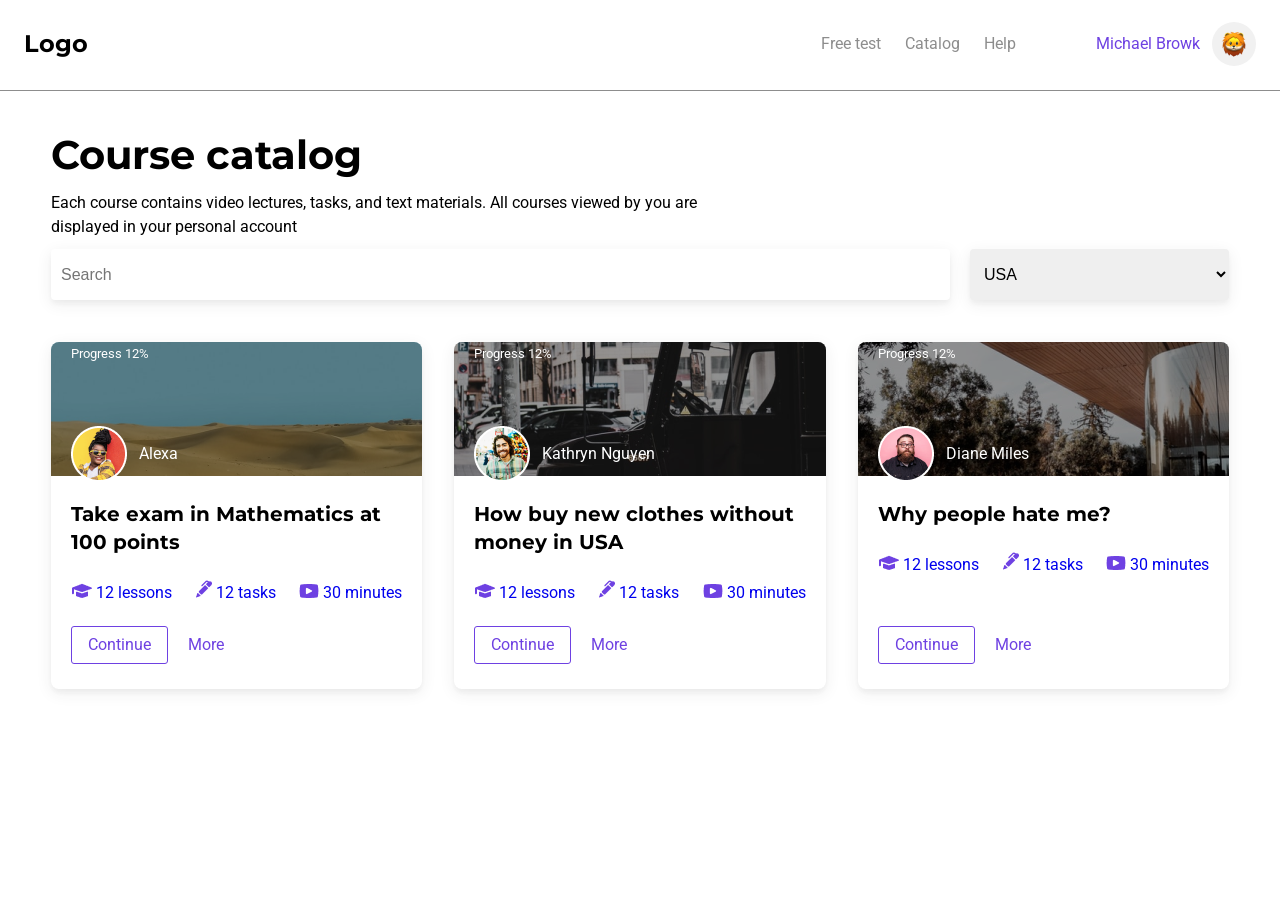
==== index.html @ 409a7778 "Add files via upload" ====
<!DOCTYPE html>
<html lang="en">
<head>
    <meta charset="UTF-8">
    <meta http-equiv="X-UA-Compatible" content="IE=edge">
    <meta name="viewport" content="width=device-width, initial-scale=1.0">
    <title>Document</title>
    <link rel="stylesheet" href="style/reset.css">
    <link rel="stylesheet" href="style/style.css">
</head>
<body>
    <header>
        <div class="header__logo">Logo</div>
        <div class="header__body">
            <nav class="header__navigation">
                <ul>
                    <li>
                        <a href="#">Free test</a>
                    </li>
                    <li>
                        <a href="#">Catalog</a>
                    </li>
                    <li>
                        <a href="#">Help</a>
                    </li>
                </ul>
            </nav>
            <div class="header__user">
                <a href="#">Michael Browk</a>
                <div class="name">
                    <img class="user_avatar" src="img/leo.png" alt="">
                </div>
            </div>
        </div>
        <div class="adaptive_menu">
            <div class="burger">
                <div class="line"></div>
            </div>
            <div class="burger_menu">
                <ul>
                    <li>
                        <a href="#">Free test</a>
                    </li>
                    <li>
                        <a href="#">Catalog</a>
                    </li>
                    <li>
                        <a href="#">Help</a>
                    </li>
                </ul>
                <div class="header__user">
                    <a href="#">Michael Browk</a>
                    <div class="name">
                        <img class="user_avatar" src="img/leo.png" alt="">
                    </div>
                </div>
                <!-- <button id="close">close</button> -->
            </div>
        </div>
        
    </header>
    <section class="catalog">
        <h1 class="catalog__heading">Course catalog</h1>
        <div class="catalog__paragraph">Each course contains video lectures, tasks, and text materials. All courses viewed by you are <br> displayed in your personal account</div>
        <div class="catalog__enter_inf">
            <input type="text" name="search" class="search" placeholder="Search">
            <select name="country" id="country" placeholder="your country">
                <option value="USA">USA</option>
                <option value="Ukraine">Ukraine</option>
            </select>
        </div>
        
        <div class="catalog__block">
            <div class="catalog__card">
                <div class="card__head background_one">
                    <div class="progress">Progress 12%</div>
                    <div class="ava"><img src="img/ava_black_woman.png" alt=""> <span>Alexa</span></div>
                </div>
                <h2 class="catalog__card_heading">Take exam in Mathematics at 100 points</h2>
                <div class="catalog__info">
                    <div class="user_activity">
                        <a href="#"><img src="icon/Union.png" alt=""> 12 lessons</a> 
                        <a href="#"><img src="icon/pen.png" alt=""> 12 tasks</a>
                        <a href="#"><img src="icon/yt.png" alt=""> 30 minutes</a>
                    </div>
    
                    <div class="buttons">
                        <button class="but__cont">Continue</button>
                        <a href="#" class="link__more">More</a>
                    </div>
                </div>
            </div>
            <div class="catalog__card">
                <div class="card__head background_two">
                    <div class="progress">Progress 12%</div>
                    <div class="ava"><img src="img/man.png" alt=""> <span>Kathryn Nguyen</span></div>
                </div>
                <h2 class="catalog__card_heading">How buy new clothes without money in USA</h2>
                <div class="catalog__info">
                    <div class="user_activity">
                        <a href="#"><img src="icon/Union.png" alt=""> 12 lessons</a> 
                        <a href="#"><img src="icon/pen.png" alt=""> 12 tasks</a>
                        <a href="#"><img src="icon/yt.png" alt=""> 30 minutes</a>
                    </div>
                        
    
                    <div class="buttons">
                        <button class="but__cont">Continue</button>
                        <a href="#" class="link__more">More</a>
                    </div>
                </div>
            </div>
            <div class="catalog__card">
                <div class="card__head background_three">
                    <div class="progress">Progress 12%</div>
                    <div class="ava"><img src="img/manis.png" alt=""> <span>Diane Miles</span></div>
                </div>
                <h2 class="catalog__card_heading">Why people hate me?</h2>
                <div class="catalog__info">
                    <div class="user_activity">
                        <a href="#"><img src="icon/Union.png" alt=""> 12 lessons</a> 
                        <a href="#"><img src="icon/pen.png" alt=""> 12 tasks</a>
                        <a href="#"><img src="icon/yt.png" alt=""> 30 minutes</a>
                    </div>
                    <div class="buttons">
                        <button class="but__cont">Continue</button>
                        <a href="#" class="link__more">More</a>
                    </div>
                </div>
            </div>
        </div>
    </section>
    <script>
        const burg_menu = document.querySelector('.adaptive_menu');
        const close_menu = document.querySelector('#close');

        burg_menu.onclick = function(){
            document.querySelector('.burger_menu').style.display = "block";
        }
        close_menu.onclick = function() {
            // document.querySelector('.adaptive_menu').parentNode.removeChild('document.querySelector('.burger_menu')');
        }
    </script>
</body>
</html>
---- style/style.css ----
@import url('https://fonts.googleapis.com/css2?family=Montserrat:wght@600;700&family=Roboto:ital,wght@0,300;0,500;1,400&display=swap');
/* font-family: 'Montserrat', sans-serif;
font-family: 'Roboto', sans-serif; */

.adaptive_menu{
    display: none;
    position: relative;
}

.burger{
    display: none;
    margin: 15px 20px 0 0;
    position: relative;
}



.burger .line{
    width: 44px;
    height: 3px;
    background-color: #000;
    position: relative;
}

.burger .line::before{
    content: '';
    position: absolute;
    width: 44px;
    height: 3px;
    background-color: #000;
    top: -15px;
    left: 0;
}
.burger .line::after{
    content: '';
    position: absolute;
    width: 44px;
    height: 3px;
    background-color: #000;
    top: 15px;
    left: 0;
}

.burger_menu{
    width: 161px;
    padding: 12px;
    background-color: #f1f1f1;
    position: absolute;
    top: 55px;
    right: 22px;
    display: none;
}
.burger_menu ul li{
    border-bottom: 1px dotted #6E41E2;   
    padding: 12px 0; 
}
.burger_menu ul li a{
    padding: 12px 0;
}
.burger_menu .header__user{
    flex-direction: row-reverse;
    padding: 8px;
    padding-left: 0px;
    padding-bottom: 0px;
}

.burger_menu .header__user .name{
    width: 34px;
    height: 34px;
    margin-left: 0;
    margin-right: 9px;
}

.burger_menu .header__user .name{
    background-color: #6E41E2;
}

.burger:hover{
    cursor: pointer;
}
/* .adaptive_menu:active .burger_menu{
    display: block;
} */

header{
    padding: 22px 0 24px;
    width: 100%;
    background-color: #FFFFFF;
    display: flex;
    flex-direction: row;
    justify-content: space-between;
    border-bottom: 1px solid rgba(17, 17, 17, 0.48);
    font-family: 'Roboto', sans-serif; 
}

.header__logo{
    font-family: Montserrat;
    font-style: normal;
    font-weight: 700;
    font-size: 24px;
    line-height: 32px;
    display: flex;
    align-items: center;
    padding-left: 24px;
}

.header__body{
    display: flex;
    justify-content: space-between;
    padding-right: 24px;
}

.header__navigation{
    margin-right: 56px;
    display: flex;
    align-items: center;
}

.header__navigation ul{
    display: flex;
    
}

.header__navigation ul li a{
    color: rgb(17,17,17,0.48);
    position: relative
}

.header__navigation ul li a:hover{
    color: rgba(17,17,17,1);

}

.header__navigation ul li a:hover::before{
    content: '';
    position: absolute;
    width: 100%;
    height: 2px;
    background-color: #6E41E2;
    bottom: -37px;
}

.header__user{
    display: flex;
    align-items: center;
    flex-direction: row;
}

.header__user a{
    color: #6E41E2;

}
.name{
    display: flex;
    width: 44px;
    height: 44px;
    background-color: #F1F1F1;
    justify-content: center;
    align-items: center;
    border-radius: 50%;
    margin-left: 12px;
}

.header__navigation ul li{
    margin-right: 24px;
    align-items: baseline;
}

.catalog{
    margin: 40px 51px;
}

.catalog__heading{
    font-family: Montserrat;
    font-style: normal;
    font-weight: bold;
    font-size: 40px;
    line-height: 48px;
}

.catalog__paragraph{
    font-family: Roboto;
    font-style: normal;
    font-weight: 400;
    font-size: 16px;
    line-height: 24px;
    /* width: 724px; */
    padding-top: 12px;
}

.catalog__enter_inf{
    display: flex;
}

.search, #country{
    padding: 16px 10px;
    margin: 10px 0; 
    border: none;
    border-radius: 4px;
    font-size: 16px;
    box-shadow: 0px 4px 4px rgba(51, 51, 51, 0.04), 0px 4px 16px rgba(51, 51, 51, 0.08);
}

.search{
    min-width: 170px;
    max-width: 965px;
    flex-grow: 1;
}

#country{
    width: 259px;
    margin-left: 20px; 
}

.catalog__block{
    display: flex;
}

.catalog__card{
    font-family: "Roboto", sans-serif;
    border-radius: 8px;
    width: 400px;
    height: 347px;
    box-shadow: 0px 4px 4px rgba(51, 51, 51, 0.04), 0px 4px 16px rgba(51, 51, 51, 0.08);
    overflow: hidden;
    margin: 32px 16px;
    position: relative;
}


.catalog__card:last-child{
    margin-right: 0;
}

.catalog__card:first-child{
    margin-left: 0;
}
.card__head{
    width: 400px;
    height: 134px;
    /* position: absolute; */
}

.background_one{
    background: url('../img/wasteland.png');
}

.background_two{
    background: url('../img/car.png');

    
}

.background_three{
    background: url('../img/forest.png');
}

.background_one, .background_two, .background_three{
    position: relative;
}

.background_one::before, .background_two::before, .background_three::before{
    position: absolute;
    content: '';
    background-color: rgba(0, 0, 0, .4 );
    top: 0;
    right: 0;
    bottom: 0;
    left: 0;
}

.card__head .progress{
    color: #ffffff;
    /* width: 100%; */
    position: absolute;
    font-style: normal;
    font-weight: normal;
    font-size: 13px;
    line-height: 20px; 
    padding: 2px 20px;
}
.card__head .progress::before{
    content: '';
    background-color: #27AE60;
    width: 46px;
    height:24px;
    position: relative;
    top: 0;
    left: 0;
}
.card__head .ava{
    position: relative;
    left: 20px;
    bottom: -84px;
    color: #ffffff;
    font-family: 'Roboto', sans-serif;
    display: flex;
    flex-direction: row;
    align-items: center;
}
.card__head .ava span{
    padding-left: 12px;
}

.catalog__card_heading{
    font-family: Montserrat;
    font-style: normal;
    font-weight: bold;
    font-size: 20px;
    line-height: 28px;
    padding: 24px 20px;
}

.catalog__info{
    padding: 0 20px;
}
.catalog__info ul{
    color: #6E41E2;
    display: flex;
    width: 100%;
    justify-content: space-between
}

.catalog__info ul li{
    color: #6E41E2;
}

.user_activity{
    display: flex;
    flex-direction: row;
    justify-content: space-between;
    align-items: baseline;
}

.buttons {
    margin: 38px 0;
    position: absolute;
    /* left: 15px; */
    bottom: -13px;
}

.buttons .but__cont{
    color: #6E41E2;
    background-color: #fff;
    border: 1px solid #6E41E2;
    border-radius: 3px;
    padding: 6px 16px;
    font-family: Roboto;
    font-style: normal;
    font-weight: normal;
    font-size: 16px;
    line-height: 24px;
}

.buttons .link__more{
    color: #6E41E2;
    font-family: Roboto;
    font-style: normal;
    font-weight: normal;
    font-size: 16px;
    line-height: 24px;
    margin: 0 16px;
}

@media(max-width: 1366px){
    .search{
        /* min-width: 800px; */
    }
    
}

@media(max-width: 1249px){
    .catalog__block{
        flex-direction: column;
        align-items: center;
        justify-content: center;
        margin: 0;
        padding: 0;
    }

    .catalog__block .catalog__card{
        margin: 16px 0;
    }
}

@media(max-width: 645px){
    .header__body{
        display: none;
    }
    .adaptive_menu{
        display: block;
    }
    .burger{
        display: block;
    }
}
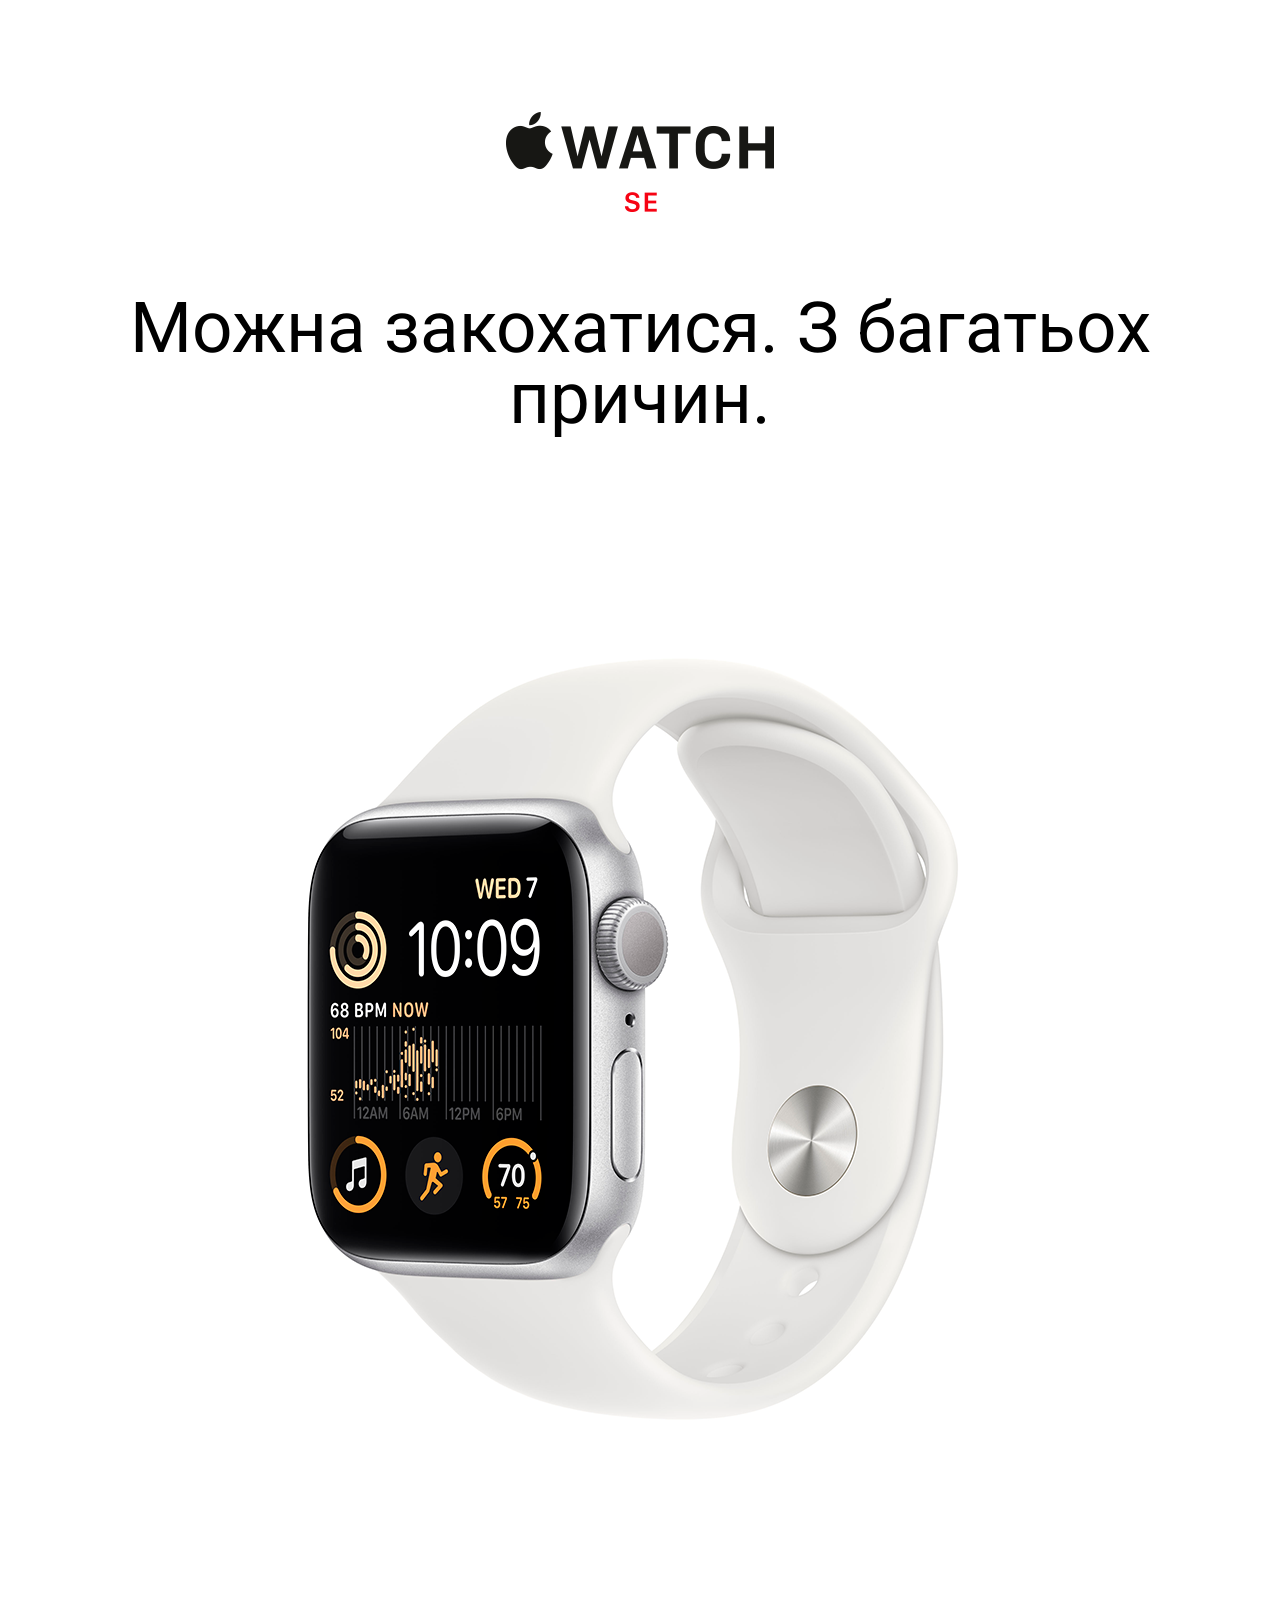
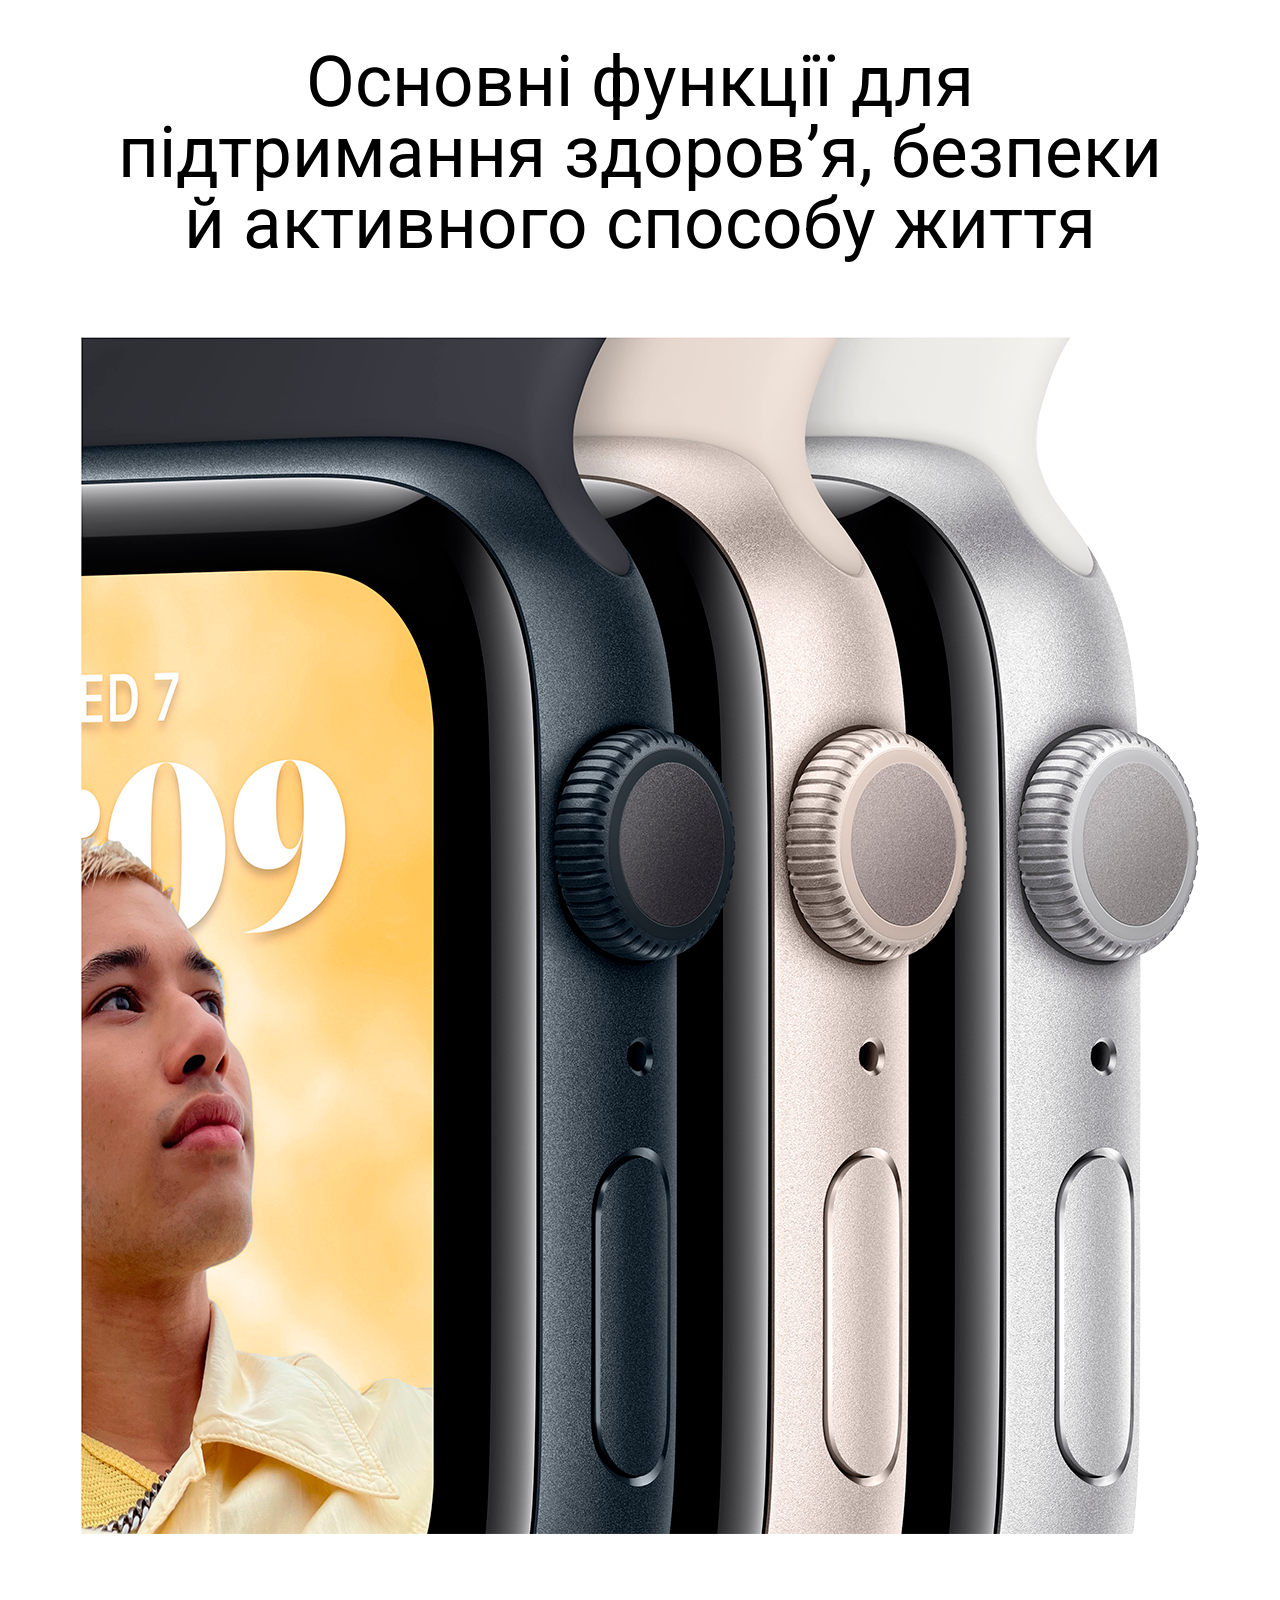
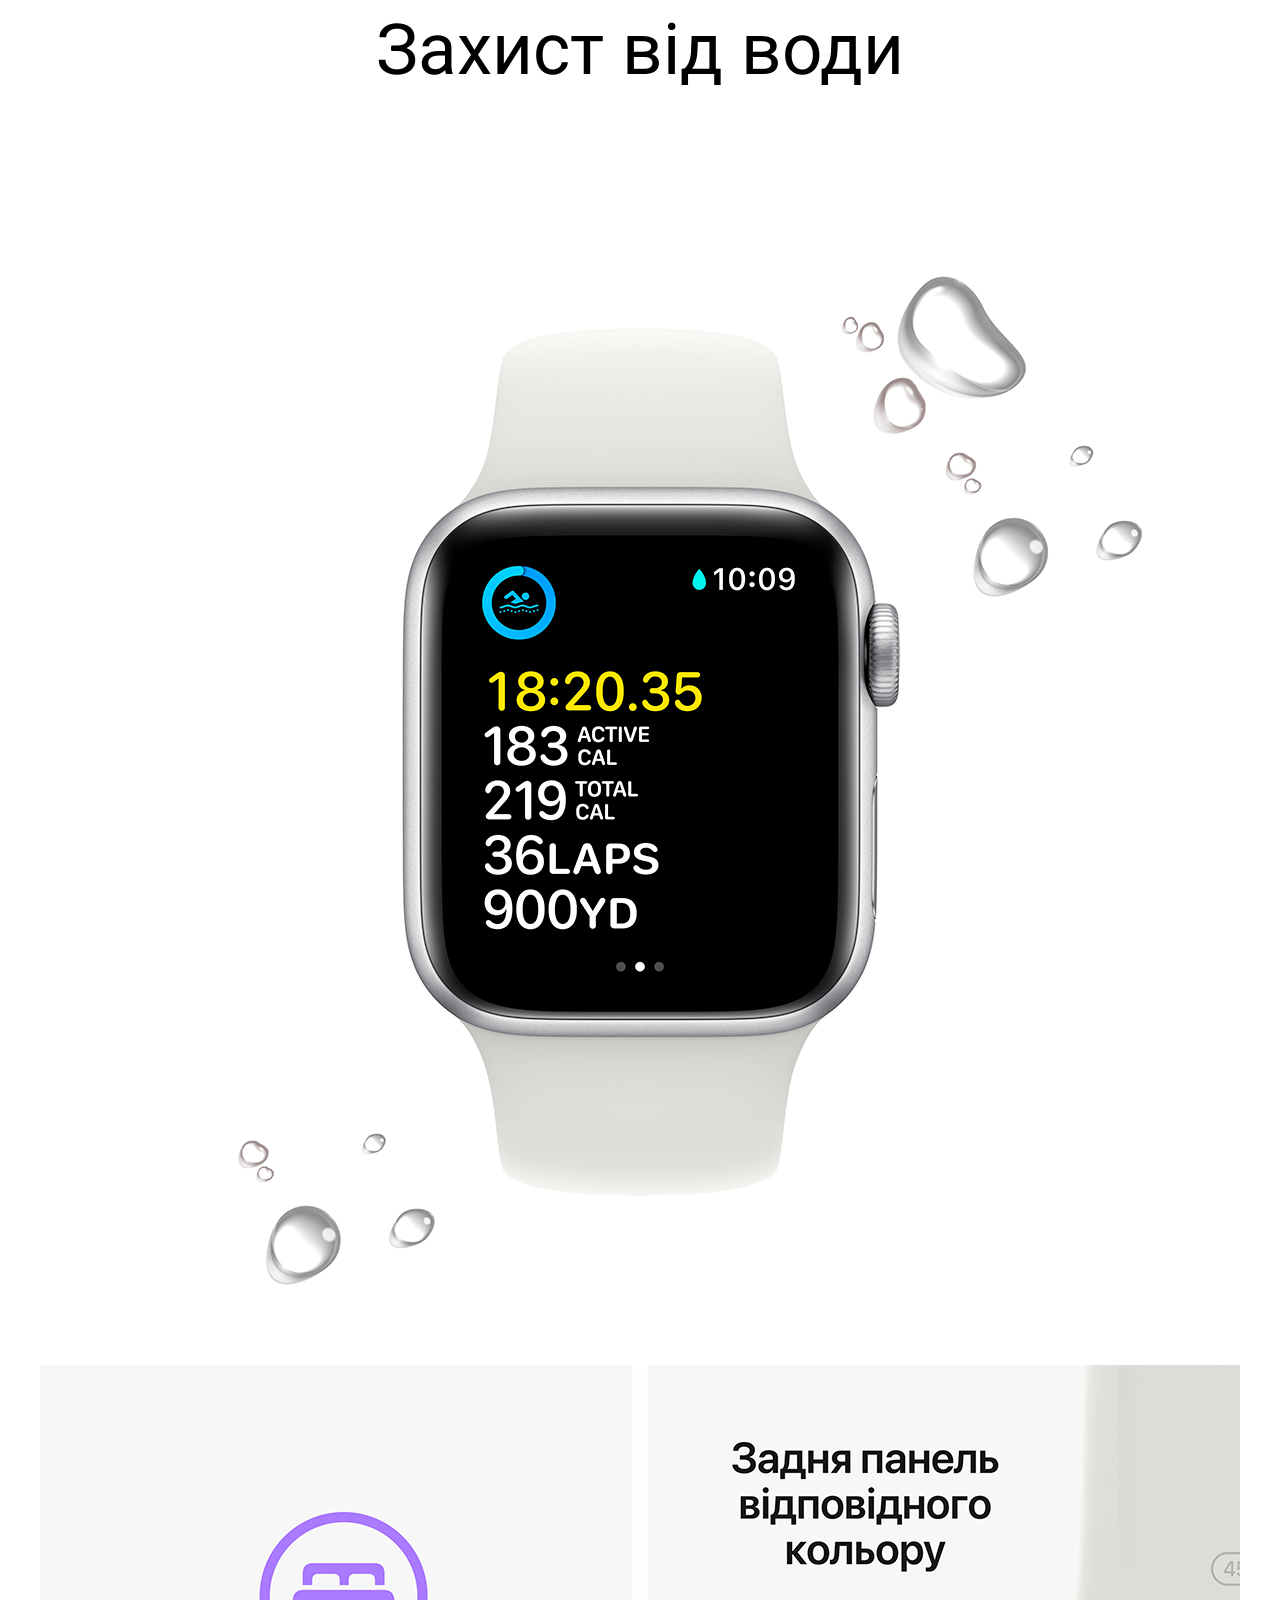
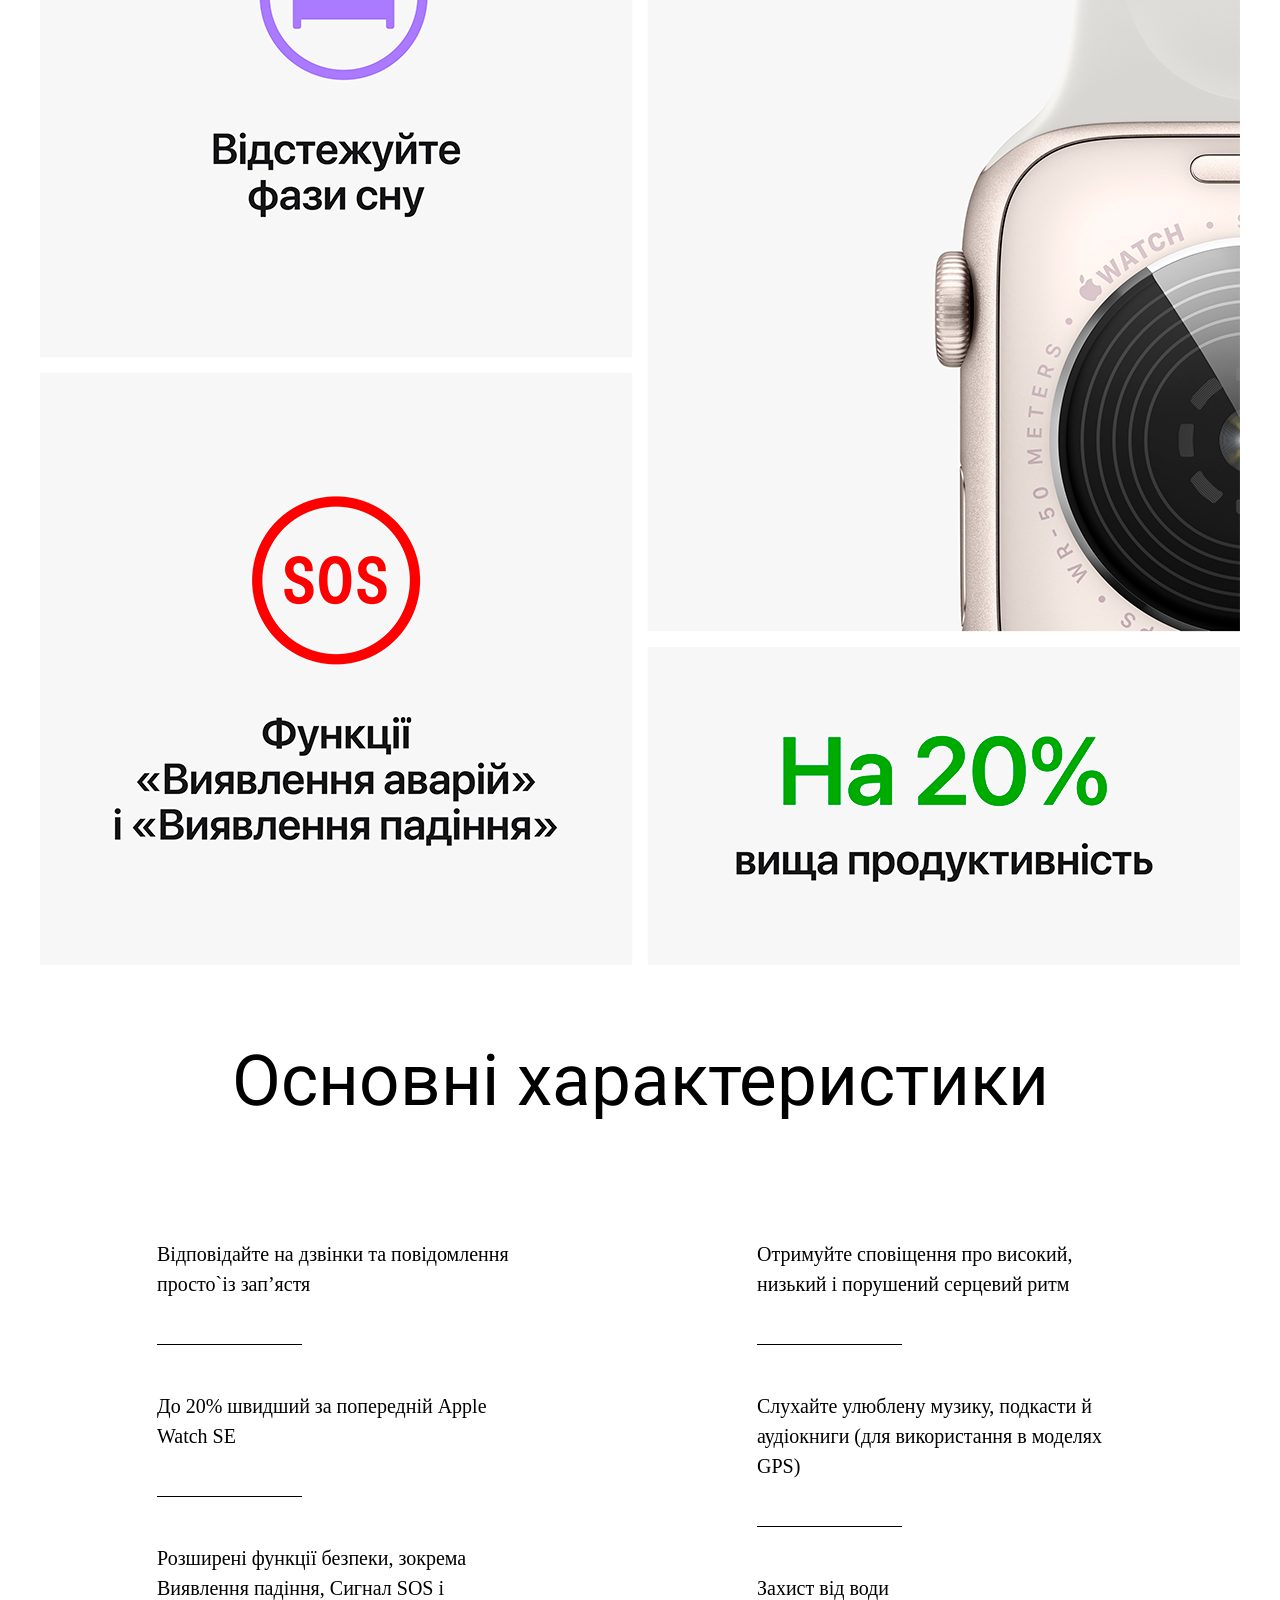
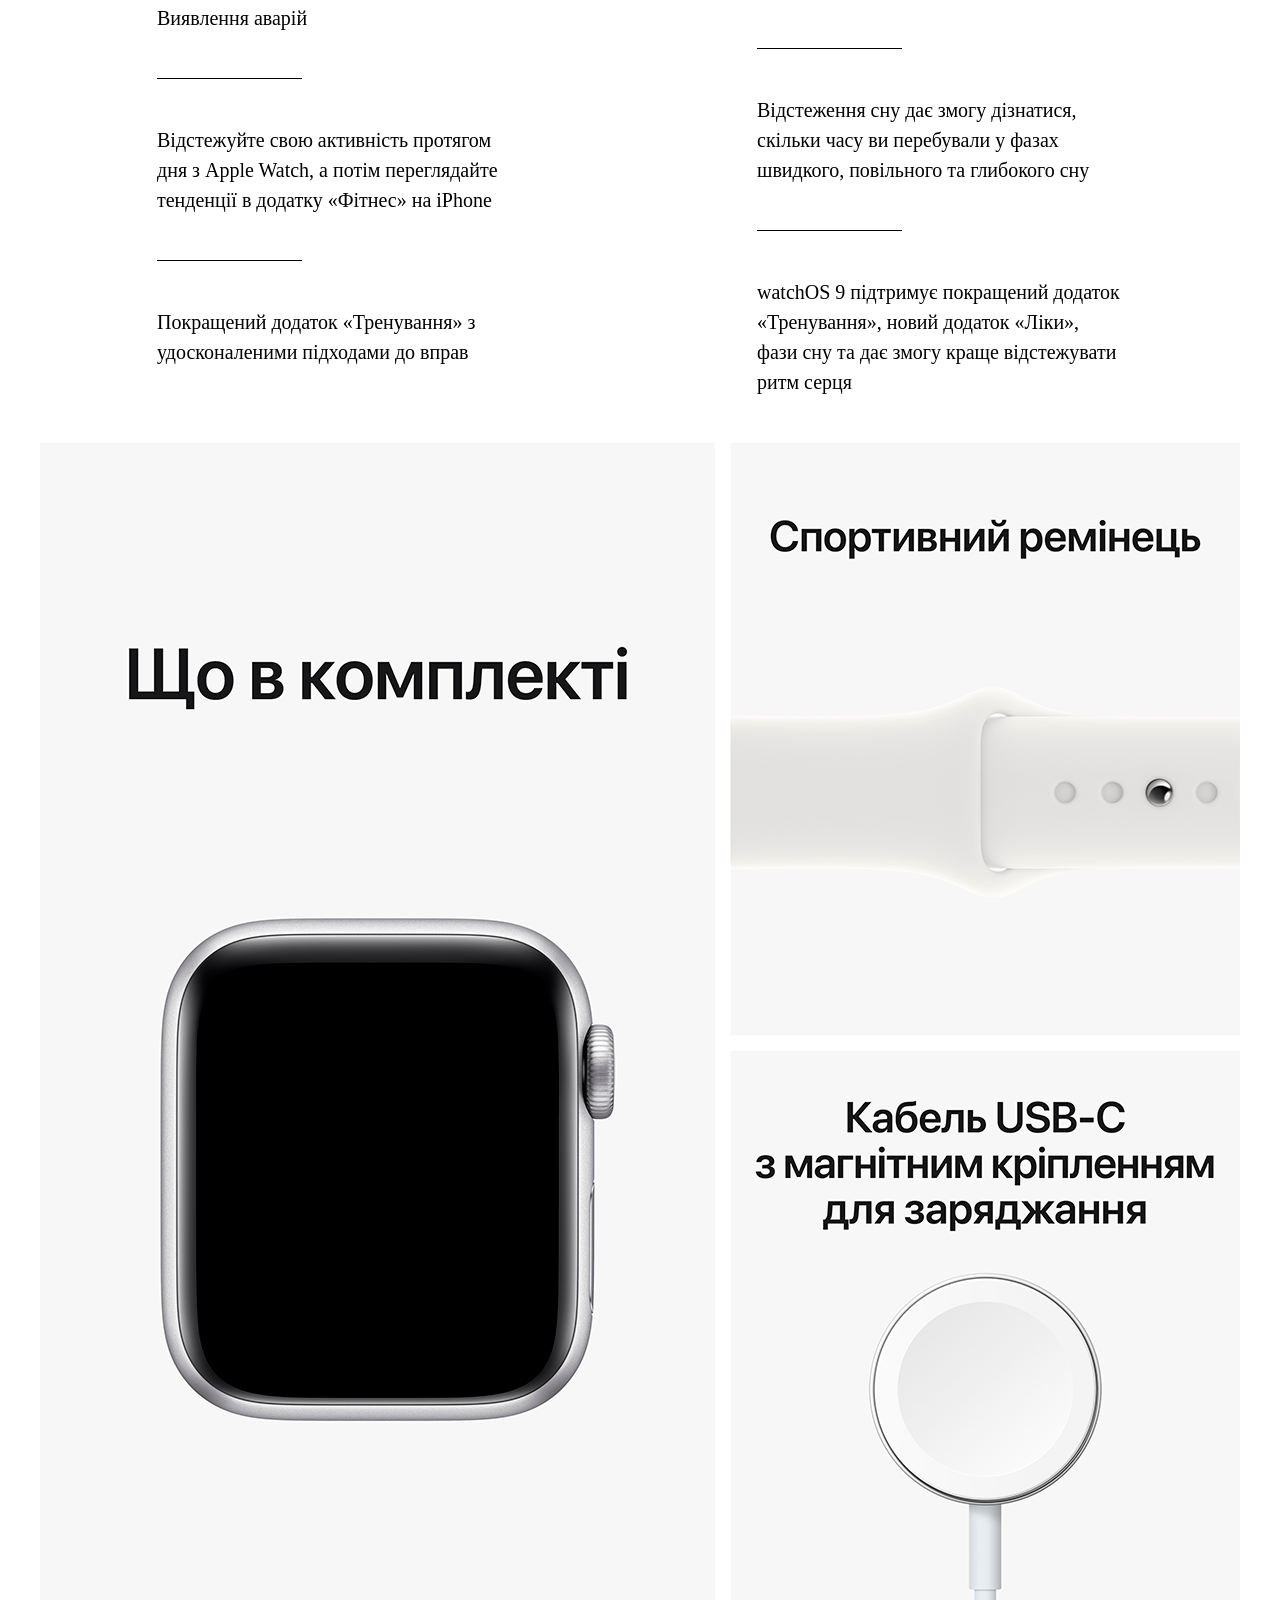
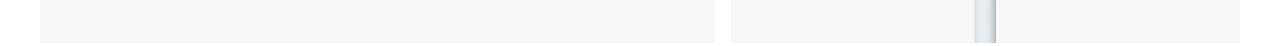
==== commit c00c11ef: "Add files via upload" ====
--- a/index.html
+++ b/index.html
@@ -4,142 +4,64 @@
     <meta charset="UTF-8">
     <meta http-equiv="X-UA-Compatible" content="IE=edge">
     <meta name="viewport" content="width=device-width, initial-scale=1.0">
-    <title>Document</title>
+    <title>Apple UA</title>
     <link rel="stylesheet" href="style/reset.css">
     <link rel="stylesheet" href="style/style.css">
 </head>
 <body>
-    <header>
-        <div class="header__logo">Logo</div>
-        <div class="header__body">
-            <nav class="header__navigation">
-                <ul>
-                    <li>
-                        <a href="#">Free test</a>
-                    </li>
-                    <li>
-                        <a href="#">Catalog</a>
-                    </li>
-                    <li>
-                        <a href="#">Help</a>
-                    </li>
-                </ul>
-            </nav>
-            <div class="header__user">
-                <a href="#">Michael Browk</a>
-                <div class="name">
-                    <img class="user_avatar" src="img/leo.png" alt="">
-                </div>
+    <section class="start">
+        <div class="container">
+            <div class="logo">
+                <img src="./image/Apple_Watch_SE_Cellular_Logo_Black_CMYK__USEN.png" alt="">
             </div>
+            <div class="title">Можна закохатися. З багатьох причин. </div>
+            <img class="watch" src="./image/RUKZ_WatchSE_GPS_Q422_40mm_Silver_Aluminum_White_Sport_Band_PDP_Image_Position-1.png" alt="">
         </div>
-        <div class="adaptive_menu">
-            <div class="burger">
-                <div class="line"></div>
-            </div>
-            <div class="burger_menu">
-                <ul>
-                    <li>
-                        <a href="#">Free test</a>
-                    </li>
-                    <li>
-                        <a href="#">Catalog</a>
-                    </li>
-                    <li>
-                        <a href="#">Help</a>
-                    </li>
-                </ul>
-                <div class="header__user">
-                    <a href="#">Michael Browk</a>
-                    <div class="name">
-                        <img class="user_avatar" src="img/leo.png" alt="">
-                    </div>
-                </div>
-                <!-- <button id="close">close</button> -->
-            </div>
+    </section>
+    <section>
+        <div class="container">
+            <div class="title">Основні функції для підтримання здоров’я, безпеки й активного способу життя</div>
+            <img src="./image/layer1.png" alt="">
         </div>
         
-    </header>
-    <section class="catalog">
-        <h1 class="catalog__heading">Course catalog</h1>
-        <div class="catalog__paragraph">Each course contains video lectures, tasks, and text materials. All courses viewed by you are <br> displayed in your personal account</div>
-        <div class="catalog__enter_inf">
-            <input type="text" name="search" class="search" placeholder="Search">
-            <select name="country" id="country" placeholder="your country">
-                <option value="USA">USA</option>
-                <option value="Ukraine">Ukraine</option>
-            </select>
-        </div>
-        
-        <div class="catalog__block">
-            <div class="catalog__card">
-                <div class="card__head background_one">
-                    <div class="progress">Progress 12%</div>
-                    <div class="ava"><img src="img/ava_black_woman.png" alt=""> <span>Alexa</span></div>
-                </div>
-                <h2 class="catalog__card_heading">Take exam in Mathematics at 100 points</h2>
-                <div class="catalog__info">
-                    <div class="user_activity">
-                        <a href="#"><img src="icon/Union.png" alt=""> 12 lessons</a> 
-                        <a href="#"><img src="icon/pen.png" alt=""> 12 tasks</a>
-                        <a href="#"><img src="icon/yt.png" alt=""> 30 minutes</a>
-                    </div>
-    
-                    <div class="buttons">
-                        <button class="but__cont">Continue</button>
-                        <a href="#" class="link__more">More</a>
-                    </div>
-                </div>
-            </div>
-            <div class="catalog__card">
-                <div class="card__head background_two">
-                    <div class="progress">Progress 12%</div>
-                    <div class="ava"><img src="img/man.png" alt=""> <span>Kathryn Nguyen</span></div>
-                </div>
-                <h2 class="catalog__card_heading">How buy new clothes without money in USA</h2>
-                <div class="catalog__info">
-                    <div class="user_activity">
-                        <a href="#"><img src="icon/Union.png" alt=""> 12 lessons</a> 
-                        <a href="#"><img src="icon/pen.png" alt=""> 12 tasks</a>
-                        <a href="#"><img src="icon/yt.png" alt=""> 30 minutes</a>
-                    </div>
-                        
-    
-                    <div class="buttons">
-                        <button class="but__cont">Continue</button>
-                        <a href="#" class="link__more">More</a>
-                    </div>
-                </div>
-            </div>
-            <div class="catalog__card">
-                <div class="card__head background_three">
-                    <div class="progress">Progress 12%</div>
-                    <div class="ava"><img src="img/manis.png" alt=""> <span>Diane Miles</span></div>
-                </div>
-                <h2 class="catalog__card_heading">Why people hate me?</h2>
-                <div class="catalog__info">
-                    <div class="user_activity">
-                        <a href="#"><img src="icon/Union.png" alt=""> 12 lessons</a> 
-                        <a href="#"><img src="icon/pen.png" alt=""> 12 tasks</a>
-                        <a href="#"><img src="icon/yt.png" alt=""> 30 minutes</a>
-                    </div>
-                    <div class="buttons">
-                        <button class="but__cont">Continue</button>
-                        <a href="#" class="link__more">More</a>
-                    </div>
-                </div>
-            </div>
+    </section>
+    <section>
+        <div class="container">
+            <div class="title">Захист від води</div>
+            <img src="./image/RUKZ_WatchSE_GPS_Q422_40mm_Silver_Aluminum_White_Sport_Band_PDP_Image_Position-4.png" alt="">
         </div>
     </section>
-    <script>
-        const burg_menu = document.querySelector('.adaptive_menu');
-        const close_menu = document.querySelector('#close');
-
-        burg_menu.onclick = function(){
-            document.querySelector('.burger_menu').style.display = "block";
-        }
-        close_menu.onclick = function() {
-            // document.querySelector('.adaptive_menu').parentNode.removeChild('document.querySelector('.burger_menu')');
-        }
-    </script>
+    <section>
+        <div class="container">
+            <img src="./image/UAUA_WatchSE_GPS_Q422_40mm_Silver_Aluminum_White_Sport_Band_PDP_Image_Position-7.png" alt="">
+        </div>
+    </section>
+    <section>
+        <div class="container">
+            <div class="title">Основні характеристики</div>
+            <div class="flex">
+                <ul class="list">
+                    <li>Відповідайте на дзвінки та повідомлення просто`із зап’ястя</li>
+                    <li>До 20% швидший за попередній Apple Watch SE</li>
+                    <li>Розширені функції безпеки, зокрема Виявлення падіння, Сигнал SOS і Виявлення аварій</li>
+                    <li>Відстежуйте свою активність протягом дня з Apple Watch, а потім переглядайте тенденції в додатку «Фітнес» на iPhone</li>
+                    <li>Покращений додаток «Тренування» з удосконаленими підходами до вправ</li>
+                </ul>
+                <ul class="list">
+                    <li>Отримуйте сповіщення про високий, низький і порушений серцевий ритм</li>
+                    <li>Слухайте улюблену музику, подкасти й аудіокниги (для використання в моделях GPS)</li>
+                    <li>Захист від води</li>
+                    <li>Відстеження сну дає змогу дізнатися, скільки часу ви перебували у фазах швидкого, повільного та глибокого сну</li>
+                    <li>watchOS 9 підтримує покращений додаток «Тренування», новий додаток «Ліки», фази сну та дає змогу краще відстежувати ритм серця</li>
+                </ul>
+            </div>
+            
+        </div>
+    </section>
+    <section>
+        <div class="container">
+            <img src="./image/UAUA_WatchSE_GPS_Q422_40mm_Silver_Aluminum_White_Sport_Band_PDP_Image_Position-8.png" alt="">
+        </div>
+    </section>
 </body>
 </html>
--- a/style/style.css
+++ b/style/style.css
@@ -1,396 +1,59 @@
-@import url('https://fonts.googleapis.com/css2?family=Montserrat:wght@600;700&family=Roboto:ital,wght@0,300;0,500;1,400&display=swap');
-/* font-family: 'Montserrat', sans-serif;
-font-family: 'Roboto', sans-serif; */
+@import url('https://fonts.googleapis.com/css2?family=Roboto:wght@400;500&display=swap');
 
-.adaptive_menu{
-    display: none;
+*{
+    box-sizing: border-box;
+}
+
+.flex{
+    display: flex;
+    justify-content: space-around;
+}
+
+.container{
+    width: 1200px;
+    margin: 0 auto;
+    text-align: center;
+}
+
+.start{
+    padding-top: 112px;
+}
+
+.title{
+    font-family: 'Roboto';
+    font-size: 71.3333px;
+    padding: 77px;
+}
+
+.list{
+    width: 366px;
+    font-size: 25.2291px;
+    line-height: 30px;
+    text-align: left;
+}
+
+.list li{
+    padding: 46px 0 46px 0;
     position: relative;
 }
 
-.burger{
-    display: none;
-    margin: 15px 20px 0 0;
-    position: relative;
-}
-
-
-
-.burger .line{
-    width: 44px;
-    height: 3px;
-    background-color: #000;
-    position: relative;
-}
-
-.burger .line::before{
+.list li:before{
     content: '';
     position: absolute;
-    width: 44px;
-    height: 3px;
+    width: 145px;
+    height: 1px;
     background-color: #000;
-    top: -15px;
-    left: 0;
-}
-.burger .line::after{
-    content: '';
-    position: absolute;
-    width: 44px;
-    height: 3px;
-    background-color: #000;
-    top: 15px;
-    left: 0;
-}
-
-.burger_menu{
-    width: 161px;
-    padding: 12px;
-    background-color: #f1f1f1;
-    position: absolute;
-    top: 55px;
-    right: 22px;
-    display: none;
-}
-.burger_menu ul li{
-    border-bottom: 1px dotted #6E41E2;   
-    padding: 12px 0; 
-}
-.burger_menu ul li a{
-    padding: 12px 0;
-}
-.burger_menu .header__user{
-    flex-direction: row-reverse;
-    padding: 8px;
-    padding-left: 0px;
-    padding-bottom: 0px;
-}
-
-.burger_menu .header__user .name{
-    width: 34px;
-    height: 34px;
-    margin-left: 0;
-    margin-right: 9px;
-}
-
-.burger_menu .header__user .name{
-    background-color: #6E41E2;
-}
-
-.burger:hover{
-    cursor: pointer;
-}
-/* .adaptive_menu:active .burger_menu{
-    display: block;
-} */
-
-header{
-    padding: 22px 0 24px;
-    width: 100%;
-    background-color: #FFFFFF;
-    display: flex;
-    flex-direction: row;
-    justify-content: space-between;
-    border-bottom: 1px solid rgba(17, 17, 17, 0.48);
-    font-family: 'Roboto', sans-serif; 
-}
-
-.header__logo{
-    font-family: Montserrat;
-    font-style: normal;
-    font-weight: 700;
-    font-size: 24px;
-    line-height: 32px;
-    display: flex;
-    align-items: center;
-    padding-left: 24px;
-}
-
-.header__body{
-    display: flex;
-    justify-content: space-between;
-    padding-right: 24px;
-}
-
-.header__navigation{
-    margin-right: 56px;
-    display: flex;
-    align-items: center;
-}
-
-.header__navigation ul{
-    display: flex;
-    
-}
-
-.header__navigation ul li a{
-    color: rgb(17,17,17,0.48);
-    position: relative
-}
-
-.header__navigation ul li a:hover{
-    color: rgba(17,17,17,1);
-
-}
-
-.header__navigation ul li a:hover::before{
-    content: '';
-    position: absolute;
-    width: 100%;
-    height: 2px;
-    background-color: #6E41E2;
-    bottom: -37px;
-}
-
-.header__user{
-    display: flex;
-    align-items: center;
-    flex-direction: row;
-}
-
-.header__user a{
-    color: #6E41E2;
-
-}
-.name{
-    display: flex;
-    width: 44px;
-    height: 44px;
-    background-color: #F1F1F1;
-    justify-content: center;
-    align-items: center;
-    border-radius: 50%;
-    margin-left: 12px;
-}
-
-.header__navigation ul li{
-    margin-right: 24px;
-    align-items: baseline;
-}
-
-.catalog{
-    margin: 40px 51px;
-}
-
-.catalog__heading{
-    font-family: Montserrat;
-    font-style: normal;
-    font-weight: bold;
-    font-size: 40px;
-    line-height: 48px;
-}
-
-.catalog__paragraph{
-    font-family: Roboto;
-    font-style: normal;
-    font-weight: 400;
-    font-size: 16px;
-    line-height: 24px;
-    /* width: 724px; */
-    padding-top: 12px;
-}
-
-.catalog__enter_inf{
-    display: flex;
-}
-
-.search, #country{
-    padding: 16px 10px;
-    margin: 10px 0; 
-    border: none;
-    border-radius: 4px;
-    font-size: 16px;
-    box-shadow: 0px 4px 4px rgba(51, 51, 51, 0.04), 0px 4px 16px rgba(51, 51, 51, 0.08);
-}
-
-.search{
-    min-width: 170px;
-    max-width: 965px;
-    flex-grow: 1;
-}
-
-#country{
-    width: 259px;
-    margin-left: 20px; 
-}
-
-.catalog__block{
-    display: flex;
-}
-
-.catalog__card{
-    font-family: "Roboto", sans-serif;
-    border-radius: 8px;
-    width: 400px;
-    height: 347px;
-    box-shadow: 0px 4px 4px rgba(51, 51, 51, 0.04), 0px 4px 16px rgba(51, 51, 51, 0.08);
-    overflow: hidden;
-    margin: 32px 16px;
-    position: relative;
-}
-
-
-.catalog__card:last-child{
-    margin-right: 0;
-}
-
-.catalog__card:first-child{
-    margin-left: 0;
-}
-.card__head{
-    width: 400px;
-    height: 134px;
-    /* position: absolute; */
-}
-
-.background_one{
-    background: url('../img/wasteland.png');
-}
-
-.background_two{
-    background: url('../img/car.png');
-
-    
-}
-
-.background_three{
-    background: url('../img/forest.png');
-}
-
-.background_one, .background_two, .background_three{
-    position: relative;
-}
-
-.background_one::before, .background_two::before, .background_three::before{
-    position: absolute;
-    content: '';
-    background-color: rgba(0, 0, 0, .4 );
-    top: 0;
-    right: 0;
     bottom: 0;
     left: 0;
 }
 
-.card__head .progress{
-    color: #ffffff;
-    /* width: 100%; */
-    position: absolute;
-    font-style: normal;
-    font-weight: normal;
-    font-size: 13px;
-    line-height: 20px; 
-    padding: 2px 20px;
-}
-.card__head .progress::before{
-    content: '';
-    background-color: #27AE60;
-    width: 46px;
-    height:24px;
-    position: relative;
-    top: 0;
-    left: 0;
-}
-.card__head .ava{
-    position: relative;
-    left: 20px;
-    bottom: -84px;
-    color: #ffffff;
-    font-family: 'Roboto', sans-serif;
-    display: flex;
-    flex-direction: row;
-    align-items: center;
-}
-.card__head .ava span{
-    padding-left: 12px;
+.list li:last-child:before{
+    display: none;
 }
 
-.catalog__card_heading{
-    font-family: Montserrat;
-    font-style: normal;
-    font-weight: bold;
-    font-size: 20px;
-    line-height: 28px;
-    padding: 24px 20px;
-}
-
-.catalog__info{
-    padding: 0 20px;
-}
-.catalog__info ul{
-    color: #6E41E2;
-    display: flex;
-    width: 100%;
-    justify-content: space-between
-}
-
-.catalog__info ul li{
-    color: #6E41E2;
-}
-
-.user_activity{
-    display: flex;
-    flex-direction: row;
-    justify-content: space-between;
-    align-items: baseline;
-}
-
-.buttons {
-    margin: 38px 0;
-    position: absolute;
-    /* left: 15px; */
-    bottom: -13px;
-}
-
-.buttons .but__cont{
-    color: #6E41E2;
-    background-color: #fff;
-    border: 1px solid #6E41E2;
-    border-radius: 3px;
-    padding: 6px 16px;
-    font-family: Roboto;
-    font-style: normal;
-    font-weight: normal;
-    font-size: 16px;
-    line-height: 24px;
-}
-
-.buttons .link__more{
-    color: #6E41E2;
-    font-family: Roboto;
-    font-style: normal;
-    font-weight: normal;
-    font-size: 16px;
-    line-height: 24px;
-    margin: 0 16px;
-}
-
-@media(max-width: 1366px){
-    .search{
-        /* min-width: 800px; */
+@media (min-width: 768px) { 
+    .list{
+        font-size: 20px;
     }
-    
-}
-
-@media(max-width: 1249px){
-    .catalog__block{
-        flex-direction: column;
-        align-items: center;
-        justify-content: center;
-        margin: 0;
-        padding: 0;
-    }
-
-    .catalog__block .catalog__card{
-        margin: 16px 0;
-    }
-}
-
-@media(max-width: 645px){
-    .header__body{
-        display: none;
-    }
-    .adaptive_menu{
-        display: block;
-    }
-    .burger{
-        display: block;
-    }
-}+ }
+@media (min-width: 992px) {  /* Стили для ноутбуков и компьютеров с экранами в диапазоне 992px - 1199px */ }
